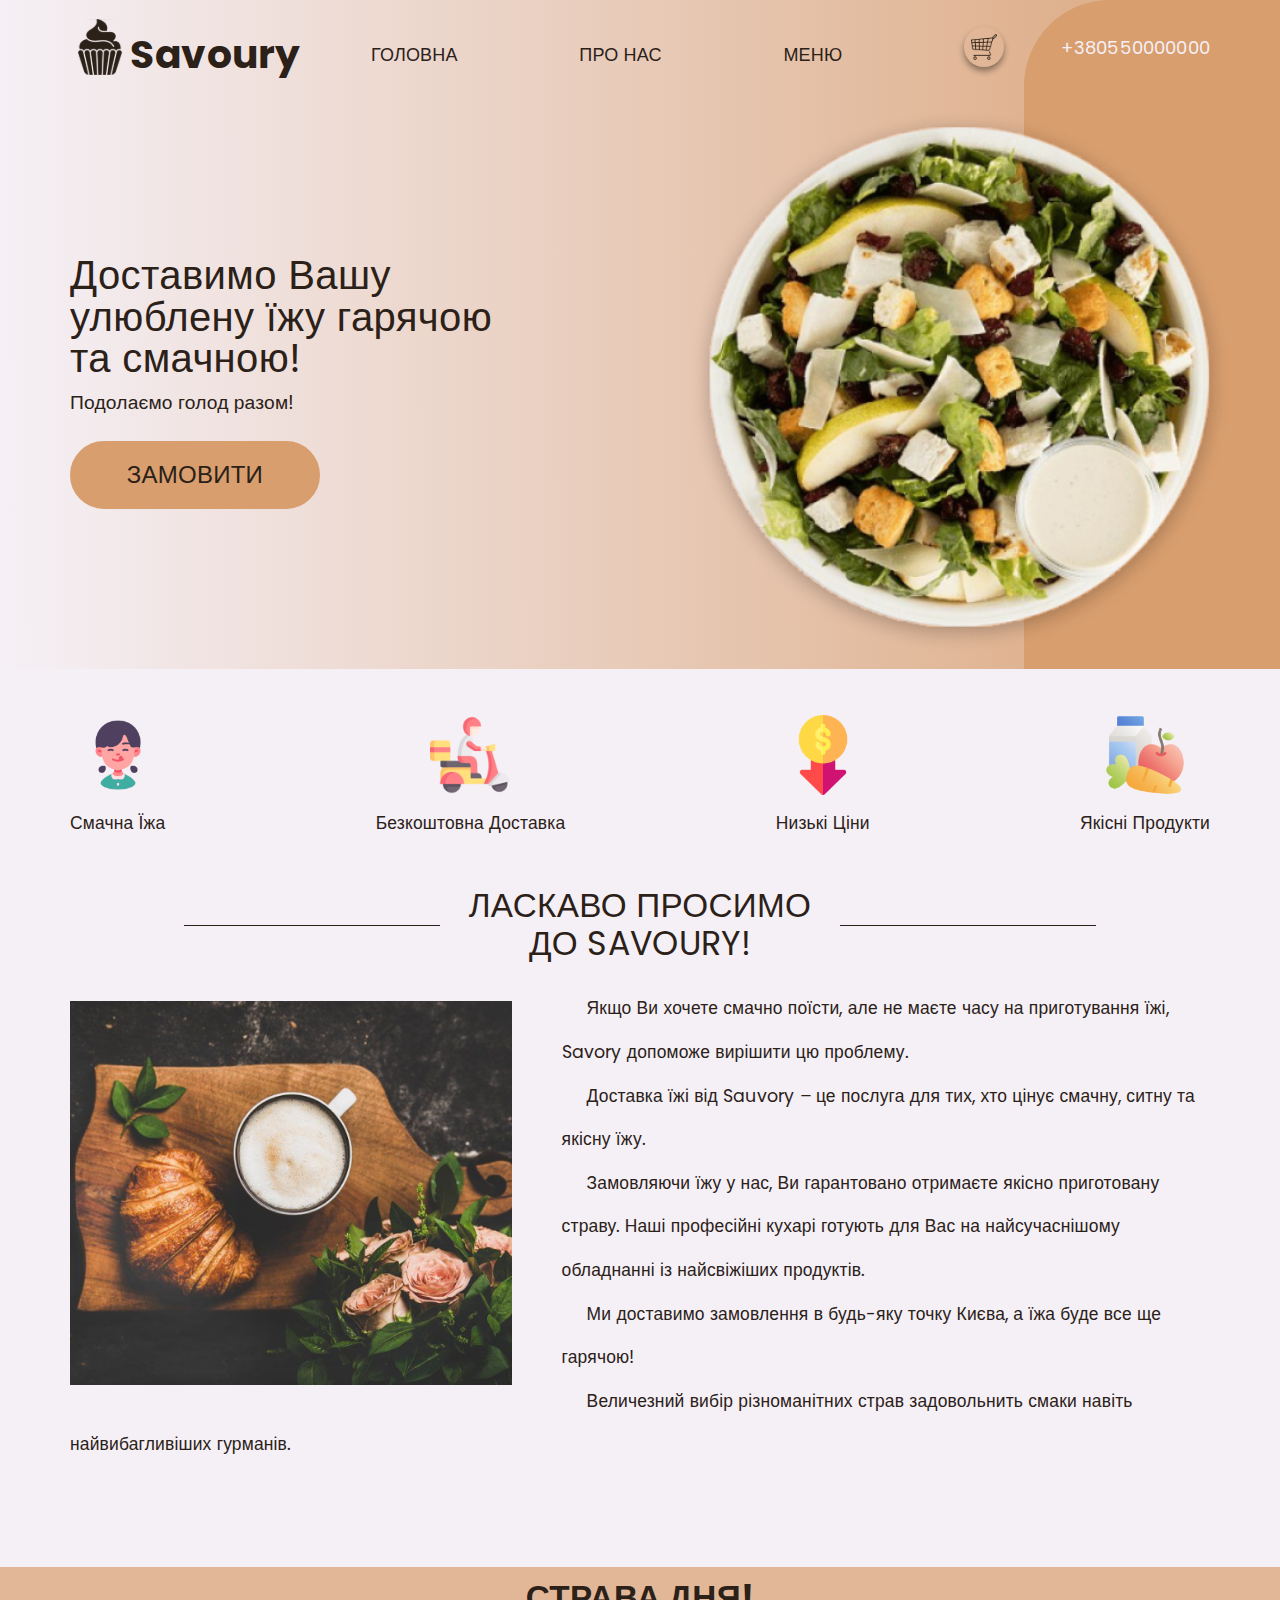
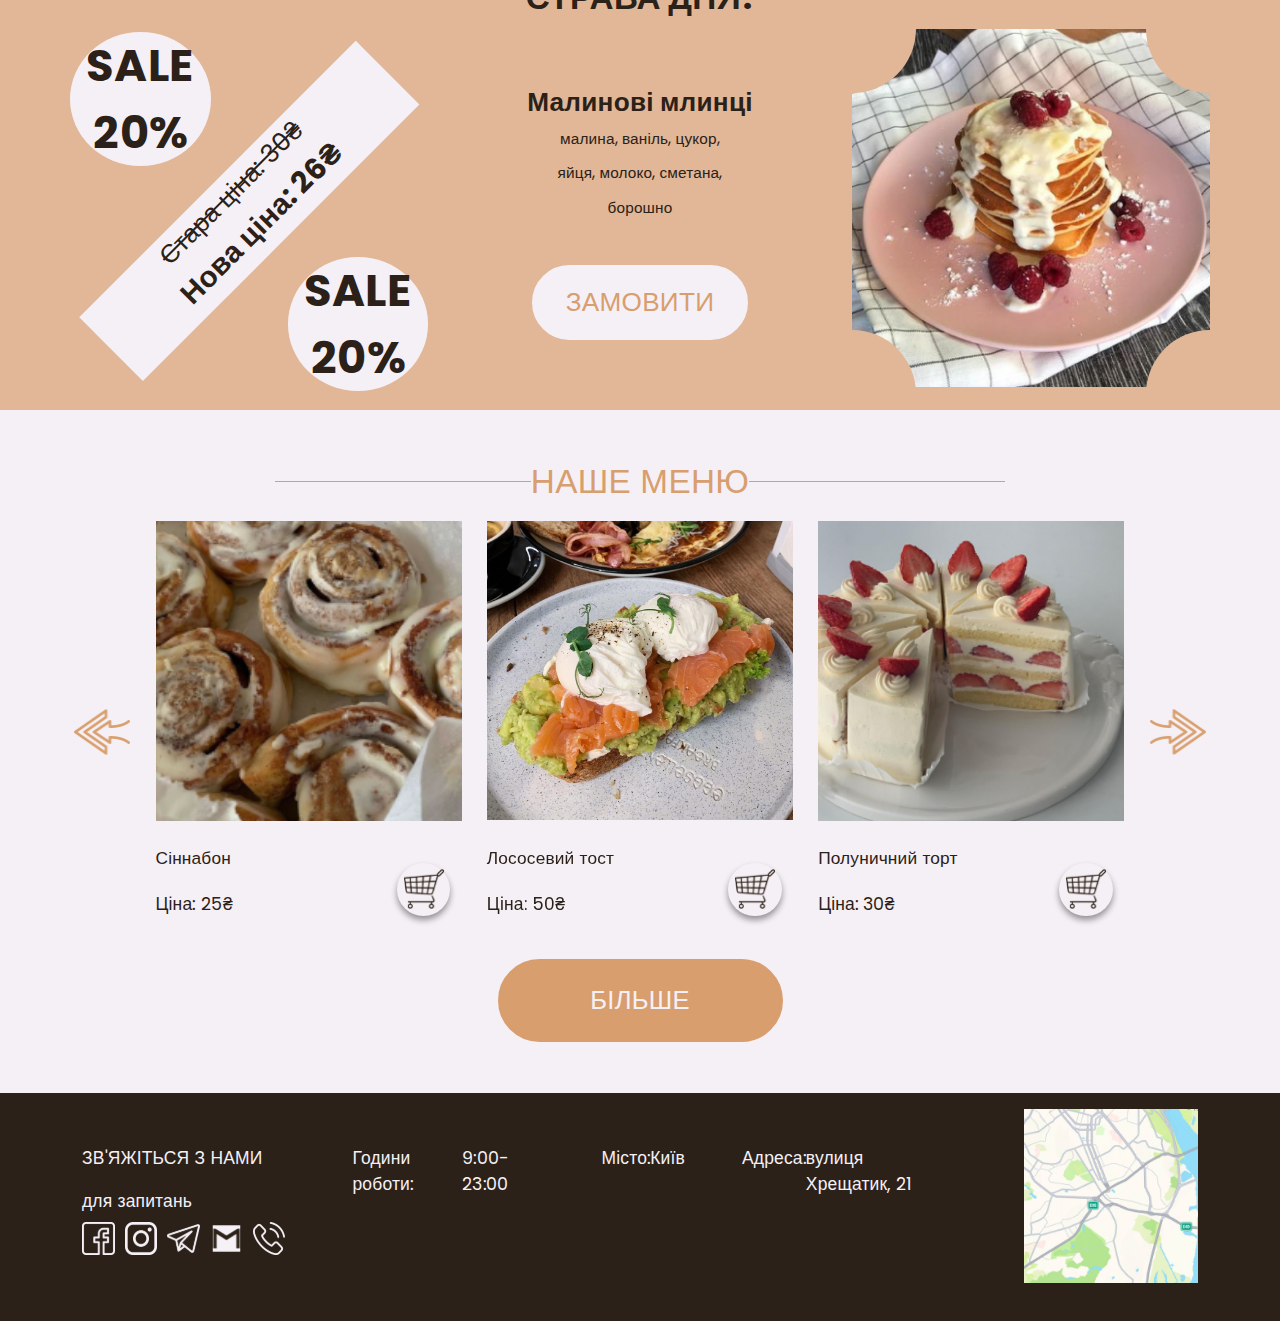
==== index.html @ a114695e "верстка" ====
<!DOCTYPE html>
<html lang="en">
<head>
    <meta charset="UTF-8">
    <meta http-equiv="X-UA-Compatible" content="IE=edge">
    <meta name="viewport" content="width=device-width, initial-scale=1.0">
    <link rel="preconnect" href="https://fonts.googleapis.com">
    <link rel="preconnect" href="https://fonts.gstatic.com" crossorigin>
    <link href="https://fonts.googleapis.com/css2?family=Poppins&display=swap" rel="stylesheet">
    <link rel="stylesheet" href="styles/bootstrap-grid.css">
    <link rel="stylesheet" href="https://unpkg.com/swiper@8/swiper-bundle.min.css"/>
    <link rel="stylesheet" href="styles/style.css">
    <title>Savoury</title>
</head>
<body>
    <header class="container-fluid m-0 pb-4 header">
        <div class="header-background m-0">
            <div class="gradient p-0">
                <div class="fill">
                </div>
            </div>
        </div>
        <div class="container-xl header-menu">
            <nav class="row navbar-expand-md navbar dish-nav p-0">
                <div class="col-3 d-flex align-items-center p-0">
                    <img src="media/Mask Group.svg" alt="logo" class="logo">
                    <h3 class="m-0 logo-title">Savoury</h3>
                </div>
                <div class="header-nav col-7 collapse collapse-horizontal navbar-collapse p-0" id="collapseWidthExample">
                    <ul class="navbar-nav flex-column flex-md-row container-fluid d-flex justify-content-between p-0">

                        <li class="nav-item d-flex justify-content-center px-md-3">
                            <a href="index.html" class="nav-text d-flex align-items-center">
                                <img src="media/home 1.svg" alt="main">
                                ГОЛОВНА
                            </a>
                        </li>
                        <li class="nav-item d-flex justify-content-center px-md-3">
                            <a href="about.html" class="nav-text d-flex align-items-center">
                                <img src="media/info 1.svg" alt="about">
                                ПРО НАС
                            </a>
                        </li>
                        <li class="nav-item d-flex justify-content-center px-md-3">
                            <a href="menu.html" class="nav-text d-flex align-items-center">
                                <img src="media/menu 1.svg" alt="menu">
                                МЕНЮ
                            </a>
                        </li>
                        <li class="nav-item d-flex justify-content-center px-md-3">
                            <a href="basket.html" class="basket">
                                <img src="media/shopping-cart.svg" alt="Basket">
                            </a>
                            <a href="basket.html" class="nav-text d-flex align-items-center">
                                <img src="media/shopping-cart.svg" alt="basket">
                                КОШИК
                            </a>
                        </li>
                    </ul>
                    <button class="menu-closer" type="button" data-bs-toggle="collapse" data-bs-target="#collapseWidthExample" aria-expanded="true" aria-controls="collapseWidthExample">
                        <img src="media/close-b.svg" alt="menu closer">
                    </button>
                </div>
                <div class="col-2 d-flex align-items-center justify-content-end p-0 white">
                    +380550000000
                </div>
                <div class="d-md-none col-2 offset-7 d-flex justify-content-end p-0">
                    <a href="+380965400409" class="header-call d-flex align-items-center me-3">
                        <img src="media/phone-call.svg" alt="call us">
                    </a>
                    <button class="btn-menu" type="button" data-bs-toggle="collapse" data-bs-target="#collapseWidthExample" aria-expanded="true" aria-controls="collapseWidthExample">
                        <img src="media/more.svg" alt="menu expander">
                    </button>
                </div>
            </nav>
            <div class="row mt-4 align-items-center">
                <div class="intro col-6 p-0">
                    <h2>
                        Доставимо Вашу улюблену їжу  гарячою та смачною!
                    </h2>
                    <p class="description mt-2">
                        Подолаємо голод разом!
                    </p>
                    <button class="d-block header-btn mt-4" type="button">ЗАМОВИТИ</button>
                </div>
                <aside class="header-image col-6  d-flex justify-content-end p-0">
                    <img class = "decor-dish" src="media/decorDish.png" alt="DecorDish">
                </aside>
            </div>
        </div>
    </header>
    <section class="preview container-fluid">
        <ul class="benefits container-xl d-flex justify-content-between p-0">
            <li class="d-flex flex-column justify-content-end align-items-center">
                <img src="media/delicious.png" alt="">
                <p>
                    Смачна Їжа
                </p>
            </li>
            <li class="d-flex flex-column justify-content-end align-items-center">
                <img src="media/delivery-man.png" alt=""> 
                <p>
                    Безкоштовна Доставка
                </p>
            </li>
            <li class="d-flex flex-column justify-content-end align-items-center">
                <img src="media/low-price.png" alt=""> 
                <p>
                    Низькі Ціни
                </p>
            </li>
            <li class="d-flex flex-column justify-content-end align-items-center">
                <img src="media/healthy-food.png" alt="">
                <p>
                    Якісні Продукти
                </p>
            </li>
        </ul>
        <div class="preview-intro container-xl p-0">
            <h2 class="title text-center d-flex align-items-center justify-content-center container-fluid p-0">
                <span class="preview-title">
                    ЛАСКАВО ПРОСИМО ДО SAVOURY!  
                </span>  
            </h2>
            <div class="preview-content mt-4">
                <img src="media/landing-croissant.png" alt="delicious" class="preview-img">
                <p class="preview-text mb-0">
                    Якщо Ви хочете смачно поїсти, але не маєте часу на приготування їжі, Savory допоможе вирішити цю проблему.
                </p>
                <p class="preview-text mb-0">
                    Доставка їжі від Sauvory – це послуга для тих, хто цінує смачну, ситну та якісну їжу.
                </p>
                <p class="preview-text mb-0">
                    Замовляючи їжу у нас, Ви гарантовано отримаєте якісно приготовану страву. Наші професійні кухарі готують для Вас на найсучаснішому обладнанні із найсвіжіших продуктів.
                </p>
                <p class="preview-text mb-0">
                    Ми доставимо замовлення в будь-яку точку Києва, а їжа буде все ще гарячою!
                </p>
                <p class="preview-text mb-0">
                    Величезний вибір різноманітних страв задовольнить смаки навіть найвибагливіших гурманів.
                </p>
                <img src="media/landing-croissant-mob.png" alt="delicious" class="preview-img-mob">
            </div>
        </div>
    </section>
    <section class="daily-dish container-fluid py-3">
        <div class="container-xl p-0 d-flex flex-column align-items-center">
            <h1 class="daily-dish-title">
                СТРАВА ДНЯ!
            </h1>
            <div class="daily-dish-content container-fluid p-0 mt-md-3 mt-0 d-flex justify-content-between align-items-center">
                <div class="daily-dish-discount d-flex flex-column justify-content-between">
                    <div class="daily-dish-circle">
                        <h1>
                            Sale 20%
                        </h1>
                    </div>
                    <div class="daily-dish-line">
                        <h2 class="prev-price">
                            Стара ціна: 30₴
                        </h2>
                        <h1 class="curr-price">
                            Нова ціна: 26₴
                        </h1>
                    </div>
                    <div class="daily-dish-circle">
                        <h1>
                            Sale 20%
                        </h1>
                    </div>
                </div>
                <div class="daily-dish-text d-flex align-items-center flex-column">
                    <h2 class="daily-dish-name">
                        Малинові млинці
                    </h2>
                    <p class="daily-dish-ingred">
                        малина, ваніль, цукор, яйця, молоко, сметана, борошно
                    </p>
                    <p class="prev-price-mob">Стара ціна: 30₴</p>
                    <p class="curr-price-mob">Нова ціна: 26₴</p>
                    <button class="daily-btn mt-2">
                        ЗАМОВИТИ
                    </button>
                </div>
                <div class="outer">
                    <div class="discount-percent d-flex d-md-none">
                        <h1>
                            Sale 20%
                        </h1>
                    </div>
                    <div class="daily-dish-image">
                        <div class="img-frame1"></div>
                        <div class="img-frame2"></div>
                        <div class="img-frame3"></div>
                        <div class="img-frame4"></div>
                        <img src="media/menu/Dish of the day.png" alt="daily-dish">
                    </div>
                </div>
            </div>
        </div>
    </section>
    <section class="dishes-menu container-fluid">
        <div class="container-xl d-flex flex-column align-items-center p-0">
            <h2 class="dishes-menu-title title align-items-center justify-content-center d-flex text-center">
                <span class="all-big-titles">
                    НАШЕ МЕНЮ
                </span>
            </h2>
            <div class="dishes-menu-content container-fluid p-0 mt-md-4 my-3">
                <div class="swiper">
                    <div class="swiper-wrapper">
                        <div class="dishes-menu-card card swiper-slide">
                            <img class="dishes-menu-img card-img-top" src="media/menu/Sinnabon.png" alt="Card image cap">
                            <div class="card-body p-0 py-3 pb-2 row m-0">
                                <div class="col-md-9 col-7 p-0">
                                    <h5 class="card-title">Сіннабон</h5>
                                    <p class="card-text">Ціна: 25₴</p>
                                </div>
                                <a class="d-flex align-items-center col-md-3 col-5 p-0 pr-2 justify-content-center">
                                    <i class="menu-basket basket">
                                        <img src="media/shopping-cart.svg" alt="Basket">
                                    </i>
                                </a>
                            </div>
                            </div>
                            <div class="dishes-menu-card card swiper-slide" style="width: 33px">
                                <img class="dishes-menu-img card-img-top" src="media/menu/toast.png" alt="Card image cap">
                                <div class="card-body p-0 pt-3 pb-2 row m-0">
                                    <div class="col-md-9 col-7 p-0">
                                        <h5 class="card-title">Лососевий тост</h5>
                                        <p class="card-text">Ціна: 50₴</p>
                                    </div>
                                    <a class="d-flex align-items-center col-md-3 col-5 p-0 pr-2 justify-content-center">
                                        <i class="menu-basket basket">
                                            <img src="media/shopping-cart.svg" alt="Basket">
                                        </i>
                                    </a>
                                </div>
                            </div>
                            <div class="dishes-menu-card card swiper-slide" style="width: 33px">
                                <img class="dishes-menu-img card-img-top" src="media/menu/cake.png" alt="Card image cap">
                                <div class="card-body p-0 pt-3 pb-2 row m-0">
                                    <div class="col-md-9 col-7 p-0">
                                        <h5 class="card-title">Полуничний торт</h5>
                                        <p class="card-text">Ціна: 30₴</p>
                                    </div>
                                    <a class="d-flex align-items-center col-md-3 col-5 p-0 pr-2 justify-content-center">
                                        <i class="menu-basket basket">
                                            <img src="media/shopping-cart.svg" alt="Basket">
                                        </i>
                                    </a>
                                </div>
                            </div>
                            <div class="dishes-menu-card card swiper-slide">
                                <img class="dishes-menu-img card-img-top" src="media/menu/Croissant.png" alt="Card image cap">
                                <div class="card-body p-0 pt-3 pb-2 row m-0">
                                    <div class="col-md-9 col-7 p-0">
                                        <h5 class="card-title">Круасан з шинкою</h5>
                                        <p class="card-text">Ціна: 50₴</p>
                                    </div>
                                    <a class="d-flex align-items-center col-md-3 col-5 p-0 justify-content-center">
                                        <i class="menu-basket basket">
                                            <img src="media/shopping-cart.svg" alt="Basket">
                                        </i>
                                    </a>
                                </div>
                            </div>
                            <div class="dishes-menu-card card swiper-slide">
                                <img class="dishes-menu-img card-img-top" src="media/menu/Цезар.png" alt="Card image cap">
                                <div class="card-body p-0 pt-3 pb-2 row m-0">
                                    <div class="col-md-9 col-7 p-0">
                                        <h5 class="card-title">Салат “Цезар”</h5>
                                        <p class="card-text">Ціна: 80₴</p>
                                    </div>
                                    <a class="d-flex align-items-center col-md-3 col-5 p-0 justify-content-center">
                                        <i class="menu-basket basket">
                                            <img src="media/shopping-cart.svg" alt="Basket">
                                        </i>
                                    </a>
                                </div>
                            </div>
                        </div>
                    </div>
                <div class="swiper-button-prev">
                    <img src="media/arrow left.svg" class="menu-arrow" alt="left arrow">
                </div>
                <div class="swiper-button-next">
                    <img src="media/arrow right.svg" class="menu-arrow" alt="right arrow">
                </div>

            </div>
            <button class="dishes-menu-btn">
                БІЛЬШЕ
            </button>
        </div>
    </section>
    <footer class="footer conteiner-fluid ">
        <div class="footer-data container-xl py-3 mx-auto d-flex justify-content-between align-items-center flex-md-row flex-column">
            <div class="footer-text">
                <div class="contacts">
                    <p>
                        ЗВ'ЯЖІТЬСЯ З НАМИ
                    </p>
                    <p>
                        для запитань
                    </p>
                    <div class="contacts-icon">
                        <a href="https://uk-ua.facebook.com/">
                            <img src="media/facebook.svg" alt="facebook">
                        </a>
                        <a href="https://www.instagram.com/">
                            <img src="media/instagram.svg" alt="instagram">
                        </a>
                        <a href="https://web.telegram.org">
                            <img src="media/telegram.svg" alt="telegram">
                        </a>
                        <a href="https://www.google.com/intl/ru/gmail/about/">
                            <img src="media/gmail-logo.svg" alt="gmail-log">
                        </a>
                        <a href="">
                            <img src="media/phone-call-f.svg" alt="phone-call">
                        </a>
                    </div>
                </div>
                    <div class="working-hours">
                        <p>
                            Години роботи:
                        </p>
                        <p>
                            9:00-23:00
                        </p>
                    </div>
                    <div class="city">
                        <p>
                            Місто:                       
                        </p>
                        <p>
                            Київ
                        </p>
                    </div>
                    <div class="address">
                        <p>
                            Адреса:
                        </p>
                        <p>
                            вулиця Хрещатик, 21
                        </p>
                    </div>
            </div>
                <div class="map">
                    <img src="media/map.png" alt="location">
                </div>
                <div class="contacts-mob">
                    <p class="text-center">
                        ЗВ'ЯЖІТЬСЯ З НАМИ
                    </p>
                    <p> 
                        для запитань
                    </p>
                    <div class="contacts-icon d-flex justify-content-center">
                        <a href="https://uk-ua.facebook.com/">
                            <img src="media/facebook.svg" alt="facebook">
                        </a>
                        <a href="https://www.instagram.com/">
                            <img src="media/instagram.svg" alt="instagram">
                        </a>
                        <a href="https://web.telegram.org">
                            <img src="media/telegram.svg" alt="telegram">
                        </a>
                        <a href="">
                            <img src="media/gmail-logo.svg" alt="gmail-log">
                        </a>
                        <a href="+380965400409">
                            <img src="media/phone-call-f.svg" alt="phone-call">
                        </a>
                    </div>
                </div>
        </div>
    </footer>
    <script src="https://unpkg.com/swiper@8/swiper-bundle.min.js"></script>
    <script src="./app.js"></script>
</body>
</html>
---- styles/style.css ----
:root {
    --size-index: calc(1vh + 1vw);
    --first-color: #D89E6E;
    --second-color: #E1B797;
    --third-color: #F5F0F6;
    --fourth-color: #2B2118;
    --opacity-color: #2B211850;
}

section {
    float: left;
}

button {
    transition-property: transform, background, color;
    transition-delay: 0.1s, 0.3s, 0.3s;
    transition-duration: 0.2s, 0.3s, 0.3s;
    transition-timing-function: ease-out;
    cursor: pointer;
}

* {
    font-family: 'Poppins', sans-serif;
    color: var(--fourth-color);
    user-select: none;
    letter-spacing: 0.01em;
    box-sizing: border-box;
    word-wrap: break-word;
}

body{
    margin: 0;
}

input {
    font-size: min(28px,calc(1.5 * var(--size-index))); 
}

h2 {
    font-size: 4vw;
    margin: 0;
}

h3 {
    font-size: calc(1.8 * var(--size-index));
    margin: 0;
}

h1 {
    font-size: calc(2.2 * var(--size-index));
    font-weight: bolder;
    margin: 0;
}

a {
    text-decoration: none;
}

.header {
    position: relative;
    overflow: hidden;
}

.nav__item {
    color: var(--fourth-color);
}

.logo-title {
    transform: translate(0, 0.8vh);
}

.logo-frame {
    cursor: pointer;
}

p {
    font-size: 2.5vw;
}


.preview {
    padding-top: 30px;
    padding-bottom: 50px;
    background-color: var(--third-color);
}


.preview-title{
    max-width: 40vw;
    text-transform: uppercase;
    text-align: center;
    font-weight: 400;
    font-size: 3.6vw;
    line-height: 115%;
}

.title {
    margin-top: 30px;
}


.title::after {
    content: "";
    display: block;
    height: 1px;
    width: 20vw;
    background-color: var(--fourth-color);
    /* transform: translate(-17%, -5px); */
}

.title::before {
    content: "";
    display: block;
    height: 1px;
    width: 20vw;
    background-color: var(--fourth-color);
    /* transform: translate(17%, -5px); */
}

.preview-text {
    display: block;
    align-items: center;
    line-height: 250%;
    margin-top: 0;
    text-indent: 25px;
}


.preview-img {
    width: min(575px, calc(1.15 * 30vw));
    margin-top: min(13.6px, calc(0.6 * var(--size-index)));
    height: min(500px,30vw);
    float: left;
    margin-right: 50px;
    display: none;
}

.logo {
    width: min(78px, calc(0.78 * 3.5 * var(--size-index)));
    height: min(100px, calc(3.5 * var(--size-index)));
}
.basket {
    display: none;
    position: relative;
    z-index: 3;
    padding: 0;
    justify-content: center;
    align-items: center;
    border-radius: 100%;
    width: calc(5 * var(--size-index));
    height: calc(5 * var(--size-index));
    box-shadow: 0px 4px 6px rgba(0, 0, 0, 0.4);
}

.card .basket{
    display: flex;
    align-items: center;
    justify-content: center;
    border-radius: 100%;
    width: 9vw;
    height: 9vw;
}
.card .basket img{
    width: 4.8vw;
    height: 4.8vw;
}

.basket img {
    width:  calc(3.5 * var(--size-index));
    height: calc(3.5 * var(--size-index));
}

.white {
    display: none!important;
    color: var(--third-color);
    font-size: calc(0.8 * var(--size-index));;
}
.header-background {
    width: 100%;
    position: absolute;
    z-index: 0;
    left:0;
    height: 100%;
}

.menu-closer {
    display: flex;
    position: absolute;
    top: 0;
    border: 0;
    border-radius: 0 0 0 40px;
    align-items: center;
    justify-content: center;
    background-color: transparent;
    width: calc(6*var(--size-index));
    height: calc(5*var(--size-index));
    right: 0;
}

.menu-closer img {
    transform: translate(10%, -30%);
    width: calc(2*var(--size-index));
    height: calc(2*var(--size-index));
}

.header-nav {
    position: fixed;
    top: 0;
    right: 0;

    background-color: var(--third-color);
    height: fit-content;
    z-index: 5;
    border-radius: 0 0 0 50px;
    box-shadow: 0px 4px 100px 15px #80767A;
    overflow: hidden;
}

.btn-menu {
    border: 0;
    background: transparent;
}

.intro h2 {
    max-width: 40vw;
    font-weight: 400;
    font-size: 4vw;
    line-height: 133%;
}

.header-call img, .btn-menu img {
    height: calc(2* var(--size-index));
    width: calc(2* var(--size-index));
}

.gradient {
    width: 100%;
    height: 100%;
    display: flex;
    justify-content: end;
    background: linear-gradient(269.9deg, #D89E6E -8.87%, #F5F0F6 99.93%);
}
.fill {
    display: none;
    width: 20%;
    background: var(--first-color);
    border-radius: 86px 0px 0px 0px;    
}

.fill.cut {
    border-radius: 50px 0px 0px 50px; 
}

.dish-nav {
    align-items: unset;
}

.header-menu {
    z-index: 2;
    position: relative;
    top: min(10px, 1vh);
}

.decor-dish {
    width: min(600px, calc(25 * var(--size-index)));
    height: min(600px, calc(25 * var(--size-index)));
    transform: translate(50%,0);
}
.description{
    font-size: 2.6vw;
}
.header-btn {
    border: 3px solid var(--first-color);
    background: var(--first-color);
    border-radius:40px;
    width: min(25vw, 250px);
    font-weight: 400;
    font-size: 2.8vw;
    line-height: 250%;
    text-align: center;
    color: var(--fourth-color);
}


.nav-text {
    display: block;
    position: relative;
    max-width: 80vw;
    word-wrap: break-word;
    z-index: 2;
    font-size: calc(2 * var(--size-index));
    transform: translate(0, 0.8vh);
}

.nav-text img {
    margin-left: 5px;
    margin-right: 20px;
    height: calc(3 * var(--size-index));
    width: calc(3 * var(--size-index));
}


.header-btn:hover{
    color: var(--first-color);
    background: transparent;
    transform: translate(0, 5%) scale(1.1);
}

.navbar-nav li::after {
    content: "";
    width: 100%;
    height: 1px;
    background-color: var(--first-color);
    display: block;
    margin-top: 30px;
}

.navbar-nav {
    align-items: center;
    margin: 50px 0 10px;
}

.navbar-nav li {
    margin-bottom: 10px;
    padding-top: 20px;
    width: 80%;
    text-align: center;
    flex-direction: column;
    transition-duration: .5s;
    transition-timing-function: ease-in;
    border-radius: 40px 40px 0 0;
}

.navbar-nav li::before {
    display: none;
    position: absolute;
    left:50%;
    bottom: 0;
    opacity: 0;
    transform: translate(-50%,-80px);
    transition-property: transform, opacity;
    transition-delay: 0.1s, 0.2s;
    transition-duration: .5s, 1s;
    z-index: 0;
    content: "";
    width: 100%;
    height: 1000px;
    background-color: var(--second-color);
}

.navbar-nav li:hover {
    background-color: var(--second-color);
}

.navbar li {
    position: relative;
    cursor: pointer;
}

.navbar li:hover::after {
    transform: translate(0,0);
    opacity: 1;
}

.navbar li:hover::before {
    transform: translate(-50%,0);
    opacity: 1;
}

.nav-item:last-child::after {
    height: 0;
}

.benefits {
    list-style: none;
}

.benefits img {
    height: 12vw;
    width: 12vw;
}

.benefits p{
    font-weight: 400;
    font-size: 2.8;
    line-height: 120%;
}

.daily-dish {
    background-color: var(--second-color);
}
.daily-dish-title{
    font-weight: 700;
    font-size: 4.7vw;
    line-height: 250%;
}

.daily-dish-discount {
    width: min(400px, 28vw);
    height: min(400px, 28vw);
    align-items: start;
    display: none!important;
}

.daily-dish-circle {
    height: min(150px,11vw);
    width: min(150px,11vw);
    display: flex;
    align-items: center;
    justify-content: center;
    border-radius: 100%;
    background-color: var(--third-color);
}

.daily-dish-circle  h1{
    text-align: center;
    text-transform: uppercase;
    font-size: min(48px, 3.5vw);
}

.daily-dish-line {
    width: 109%;
    height: min(100px, 8vw);
    background-color: var(--third-color);
    align-self: center;
    display: flex;
    align-items: center;
    flex-direction: column;
    transform: rotate(-45deg);
}

.prev-price  {
    text-decoration: line-through;
    font-size: min(40px, 2vw);
    font-style: normal;
    font-weight: 400;
    line-height: 155%;
    text-decoration-line: line-through;
    color: #2B2118;
    /* line-height: 1.2; */
}

.curr-price {
    font-size: min(44px, 2.3vw);
    /* line-height: 1.2; */
}
.prev-price-mob {
    text-decoration: line-through;
    font-size: 2.8vw;
    line-height: 95%;
    margin-top: 0;
    margin-bottom: 1.7vw;
}

.curr-price-mob {
    font-weight: 600;
    font-size: 3.1vw;
    line-height: 346%;
    font-weight: bolder;
    line-height: 95%;
    margin-top: 0;
    margin-bottom: 2vw;   
}

.daily-dish-circle:last-child {
    align-self: flex-end;
}

.daily-dish {
    padding-bottom: 50px;
}

.daily-dish-text {
    max-width:45vw;
}

.daily-dish-text .line {
    display: block;
    color: var(--fourth-color);
    opacity: 1;
    width: 70%;
    height: 2px;
    margin: 5px 0;
}

.daily-dish-name {
    font-weight: bolder;
    font-size: 3.6vw;
}

.daily-dish-ingred {
    font-weight: 400;
    font-size: 2.6vw;
    line-height: 150%;
    width: 75%;
    margin: 0;
    line-height: 153%;
    text-align: center;
    margin-bottom: 3.5vw;
}

.daily-btn {
    color: var(--first-color);
    width: 70%;
    padding: 10px 0;
    background-color: var(--third-color);
    border-radius: 50px;
    border: 3px solid var(--third-color);
    font-size: 3.5vw;
    box-sizing: border-box;
}

.daily-btn:hover {
    color: var(--third-color);
    background: transparent;
    transform: translate(0, 5%) scale(1.1);
}

.daily-dish-image {
    width: 40vw;
    position: relative;
    overflow: hidden;
    margin-right: 10px;
}

.img-frame1 {
    position: absolute;
    left:0;
    top: 0;
    width: 15vw;
    height: 15vw;
    background-color: var(--second-color);
    transform: translate(-50%, -50%);
    border-radius: 100%;
}

.img-frame2 {
    position: absolute;
    right: 0;
    top: 0;
    width: 15vw;
    height: 15vw;
    background-color: var(--second-color);
    transform: translate(50%, -50%);
    border-radius: 100%;
}
.img-frame3 {
    position: absolute;
    left:0;
    bottom: 0;
    width: 15vw;
    height: 15vw;
    background-color: var(--second-color);
    transform: translate(-50%, 50%);
    border-radius: 100%;
}

.img-frame4 {
    position: absolute;
    right: 0;
    bottom: 0;
    width: 15vw;
    height: 15vw;
    background-color: var(--second-color);
    transform: translate(50%, 50%);
    border-radius: 100%;
}

.daily-dish-image img {
    width: 40vw;
    height: 40vw;
}

.dishes-menu {
    background-color: var(--third-color);
    padding-top: 0;
    padding-bottom: 50px;
}

.dishes-menu-title {
    color: var(--first-color);
}

.dishes-menu-name {
    width: fit-content;
    padding: 0 10px 0;
    color: var(--first-color);
    text-transform: uppercase;
    text-align: center;
}

.dishes-menu-name-category{
    width: fit-content;
    padding: 0 10px 0;
    color: var(--first-color);
    text-transform: uppercase;
    text-align: center;
    font-size: 3.6vw;
    font-weight: 400;
}

.dishes-menu-title::after {
    transform: translate(5px, 0);
    background-color: var(--first-color);
}

.dishes-menu-title::before {
    transform: translate(-5px, 0);
    background-color: var(--first-color);
}

.dishes-menu-btn {
    width: 30vw;
    color: var(--third-color);
    background-color: var(--first-color);
    border-radius: 50px;
    line-height: 250%;
    padding: min(10px, 0.5vw) 0;
    box-sizing: border-box;
    font-size: 3vw;
    border: 3px solid var(--first-color);
}

.dishes-menu-btn:hover {
    color: var(--first-color);
    background: transparent;
    transform: translate(0, 5%) scale(1.1);
}

.dishes-menu-content {
    position: relative;
}

.swiper {
    width: 70%;
}

.dishes-menu-card {
    background-color: var(--third-color);
    border: 0;
}

.menu-basket {
    background: var(--third-color);
    box-shadow: 0px 4px 6px rgba(0, 0, 0, 0.4);
    cursor: pointer;
    transition-duration: .5s;
    transition-timing-function: ease;
}

.menu-basket:hover {
    transform: translate(0,-10%) scale(1.2);
}

.dishes-menu-img {
    width: 100%;
    height: calc((calc(calc(100vw - 24px)*0.7) - 10px) / 2);
}

.card-title {
    font-weight: 400;
    font-size: 2.6vw;
    line-height: 117%;
    margin: 0;
    padding: 0;
}

.swiper-button-prev, .swiper-button-next {
    width: unset;
}

.swiper-button-prev {
    left: 0;
}

.swiper-button-next {
    right: 0;
}

.swiper-button-prev::after {
    display: none;
}

.swiper-button-next::after {
    display: none;
}

.menu-arrow {
    width: min(100px, 5vw);
    height: min(100px, 5vw);
    transition-duration: .5s;
    transition-timing-function: ease;
}

.menu-arrow:hover {
    transform: translate(0,-5%) scale(1.1);
}

.footer {
    background-color: var(--fourth-color);
}

.contacts, .working-hours, .city, .address, .map {
    margin-bottom: 15px;
}

.footer * {
    color: var(--third-color);
}

.footer p {
    display: inline;
    margin-bottom: .5rem;
}

.contacts {
    max-width: 18vw;
    display: none;
}
.contacts-mob {
    max-width: 60vw;
    display: flex;
    flex-direction: column;
    align-items: center;
}

.contacts-mob p {
    width: fit-content;
}

.contacts-icon {
    display: flex;
    flex-wrap: wrap;
    justify-content: start;
    width: 100%;
    cursor: pointer;
}

.contacts-icon img {
    margin: 0 10px 10px 0;
    height: calc(2.5 * var(--size-index));
    width: calc(2.5 * var(--size-index));
}

.address, .city, .working-hours {
    max-width: 60vw;
    display: flex;
    justify-content: center;
}

.address p, .city p, .working-hours p {
    display: inline-block;
}


.map img{
    width: 30vw;
    height: 30vw;
}

.preview-img-mob {
    display: block;
    width: 100%;
}

.menu-alldishes, .menu-categories {
    background-color: var(--third-color);
}

.menu-categories-container {
    margin-left: -30px;
    width: calc(100% + 30px);
    display: none;
    grid-template-columns: repeat(5, 1fr);
}

.menu-category-card img{
    border-radius: 10px;
    height: min(138.9px, 22.4vw);
    width: 100%;
}

.menu-category-card:hover{
    transform: translate(0, -5%);
}

.menu-category-card {
    box-sizing: border-box;
    border-radius: 30px;
    border: 0;
    background: var(--first-color);
    box-shadow: min(4px,1vw) min(4px,1vw) 0 0 var(--second-color);
    cursor: pointer;
    transition-duration: .5s;
}

.menu-category-card p {
    color: var(--third-color);
    font-size: 2.5vw;
    text-align: center;
}

.outer {
    position: relative;
}   

.discount-percent {
    position: absolute;
    z-index: 2;
    top: 0;
    right: 0;
    width: 15vw;
    height: 15vw;
    background-color: var(--third-color);
    border-radius: 100%;
    transform: translate(5%, -20%);
    align-items: center;
}

.discount-percent h1 {
    text-align: center;
}

.menu-alldishes-container {
    margin-left: -15px;
    width: calc(100% + 15px);
    display: grid;
    grid-template-columns: repeat(2, 1fr);
}

.menu-alldishes-search {
    border-radius: 30px;
    overflow: hidden;
    background: transparent;
    border: 1px solid var(--fourth-color);
    width: 55%;
}

.menu-alldishes-search input {
    font-size: min(28px, var(--size-index));
    background-color: transparent;
    border: 0;
}

.menu-alldishes-search img {
    height: min(42px, calc(1.6 * var(--size-index)));
    width: min(32px, calc(1.2 * var(--size-index)));
}

.menu-alldishes-search input:focus {
    background: transparent;
    box-shadow: none;
}

.menu-alldishes-search:focus-within {
    box-shadow: 0 0 5px 1px var(--first-color);
    border: 1px solid var(--first-color);
}

.menu-alldishes-card {
    border: 0;
    margin-left: 15px;
    overflow: hidden;
    box-shadow: 0px 4px 10px rgba(0, 0, 0, 0.25);
    border-radius: 0 0 30px 30px;
    margin-bottom: 15px;
}

.menu-alldishes-card .basket {
    display: flex;
    width: max(20px, 8vw);
    height: max(20px, 8vw);
}

.all-big-titles {
    max-width: calc(20 * var(--size-index));
    color: var(--first-color);
    font-weight: 400;
    font-size: 4.1vw;
    line-height: 100%;
    text-align: center;
}

.menu-alldishes-card .basket img {
    width: max(15px, 6vw);
    height: max(15px, 6vw);
}

.menu-alldishes-card img{
    height: 46.273vw;
    width: 100%;
}

.menu-swiper {
    width: 85%;
    padding-top: 15px;
}

.title-top::before{
    content: "";
    height: 1px;
    width: 80%;
    margin-bottom: 10px;
    display: block;
    background: var(--first-color);
}

.basket-order {
    background-color: var(--third-color);
    padding-bottom: 50px;
}

.basket-name{
    width: unset;
}

.basket-order-frame {
    position: relative;
    background: radial-gradient(99.23% 781.44% at 99.23% 58.89%, rgba(216, 158, 110, 0.35) 0%, rgba(216, 158, 110, 0) 100%);
}

.basket-order-info {
    max-width: 60vw;
}

.basket-order-info img {
    border-radius: 25px;
    height: 25vw;
    width: 25vw;
}

.basket-order-amount {
    width: 30vw;
}

.basket-order-counter{
    width: 18vw;
    height: 6.5vw;
    border-radius: 30px;
    background: transparent;
    border: 1px solid var(--fourth-color);
}

.basket-order-counter input{
    width: 50%;
    background-color: transparent;
    border: 0;
    text-align: center;
}

.basket-order-counter span {
    display: block;
    width: 25%;
    line-height: 10px;
    display: flex;
    align-items:center;
    font-size: 5vw;
}

.basket-order-counter input {
    font-size: 4.5vw;
}

.basket-order-name{
    font-weight: 600;
    font-size: 3.6vw;
    line-height: 100%;
}

.basket-order-price {
    font-size:  calc(2 * var(--size-index));
}

.basket-order-counter span:first-child {
    justify-content: flex-end;
}

.basket-order-counter input::-webkit-inner-spin-button, .debit-card-input::-webkit-inner-spin-button {
    -webkit-appearance: none;
}

.basket-order-counter input:focus, .debit-card-input:focus {
    outline: 0;
}

.basket-order-cross {
    top:10px;
    right: 10px;
    position: absolute;
    cursor: pointer;
}

.basket-order-cross img {
    width: calc(var(--size-index));
    height: calc(var(--size-index));
}

.basket-recap {
    height: 100%;
    width: 100%;
    background-color: #DDAB84;
    border-radius: 20px;
}

.basket-recap-title {
    width: fit-content;
}

.basket-recap-title::after {
    content: "";
    width: 100%;
    display: block;
    height: 1.5px;
    background-color: var(--first-color);
    opacity: 0.5;
    margin: 10px 0;
}

.basket-recap h3 {
    font-size: min(36px, calc(1.5*var(--size-index)));
}

.basket-recap .daily-btn {
    width: 24vw;
    display: block;
    text-align: center;
}

.basket-order-frame {
    border-radius: 0 15px 15px 0;
    padding-left: 12px;
    padding-right: 12px;
}

.about-info, .about-steps {
    background-color: var(--third-color);
}

.about-info-name {
    color: var(--first-color);
    margin: 0 min(15px, 1vw);
}

.about-info-content p {
    text-indent: 1.5rem;
    font-size: 3.3vw;
    margin-top: 1vw;
    margin-bottom: 1vw;
}

.about-steps-title {
    width: min(760px,50vw);
}

.about-steps-title span {
    width: 100%;
}

.about-steps-step {
    width: unset;
    margin-bottom: 20px;
}

.about-steps-step img {
    width: calc(8 * var(--size-index));
    height: calc(8 * var(--size-index));
    margin-left: 2vw;
    margin-right: 1vw;
}

.about-steps-description {
    font-size: 3.2vw;
    max-width: 60%;
    margin-left: 10px;
}

.about-steps-bar {
    width: min(10px,calc(var(--size-index)));
    height: calc(24 * var(--size-index) + 60px);
    background-color: var(--first-color);
}

.about-steps-circle {
    width: min(50px, calc(2 * var(--size-index)));
    height: min(50px, calc(2 * var(--size-index)));
    font-size: min(36px, calc(1.2 * var(--size-index)));
    border-radius: 100%;
    background-color: var(--first-color);
    font-weight: bolder;
    color: var(--third-color);
    transform: translate(-35%, 0);
}

.about-steps-circle:last-child {
    transform: translate(-35%, 50%);
}

.about-steps-circle:first-child {
    transform: translate(-35%, -50%);
}

.about-steps-wish {
    color: var(--first-color);
    font-size: 3.9vw;
    line-height: 118%;
}


.popup-shadow {
    overflow-y: scroll;
    padding: 70px;
    position: fixed;
    height: 100vh;
    background-color: var(--opacity-color) ;
}

.popup {
    width: 90%;
    height: fit-content;
    border-radius: 35px;
    background: var(--third-color);
    position: relative;
    overflow: hidden;
}


.popup-cross {
    position: absolute;
    cursor: pointer;
    top: 0;
    right: 0;
    transform: translate(50%,-50%);
    height: min(120px, calc(6 * var(--size-index)));
    width: min(160px, calc(8 * var(--size-index)));
    border-radius: 100%;
    background-color: var(--second-color);
    
}

.popup-cross img {
    position: absolute;
    bottom: 50%;
    left: 50%;
    width: min(20px, calc(1 * var(--size-index)));
    transform: translate(-250%, 180%);
}

.popup-line {
    text-transform: uppercase;
    width: 100%;
    font-size: 3vw;
    margin-top: 0;
    margin-bottom: 0.5vw;
}

.popup-line b, .popup-line span {
    display: block;
    text-transform: none;
}

.popup-body img{
    width: min(200px, 55.6vw);
    height: min(200px, 55.6vw);
}

.popup-btn {
    width: 40%;
    font-size: 2.8vw;
    padding: 2vw;
    min-width: unset;
    line-height: 100%;
    margin-right: 1vw;
}

.popup-controlls {
    width: 80%;
}

.counter-popup {
    min-height: min(70px, calc(2.5 * var(--size-index)));
}

.order {
    color: var(--first-color);
    font-weight: normal;
}

.ordering-container {
    width: 85%;
}

.order-section-title {
    overflow: hidden;
}


.order-section-number {
    width: min(8px, 0.5 * var(--size-index));
    background-color: var(--first-color);
    margin-left: calc(0.36 * min(32px, calc(2 * var(--size-index))));
}

.order-section:first-child .order-section-number {
    transform: translate(0,calc(0.5 * min(32px, calc(2 * var(--size-index)))));
}

.order-section:first-child .order-section-number span {
    transform: translate(-36%,-50%);
}

.order-section:last-child .order-section-number{
    height: 100%;
}

.order-section:last-child.active .order-section-number {
    height: unset;
}

.order-section:last-child .order-section-line {
    position: relative;
}

.order-section-number span {
    width: min(32px, calc(2 * var(--size-index)));
    height: min(32px, calc(2 * var(--size-index)));
    border-radius: 100%;
    background-color: var(--first-color);
    color: var(--third-color);
    transform: translate(-36%,0);
    font-size: min(28px, calc(1.5 * var(--size-index)));
}


.order-section:last-child .order-section-line::after {
    position: absolute;
    display: block;
    content: "";
    bottom: 0;
    left: 0;
    width: min(32px, calc(2 * var(--size-index)));
    height: min(32px, calc(2 * var(--size-index)));
    border-radius: 100%;
    background-color: var(--first-color);
    transform: translate(-36%,0);
}

.order-section:last-child .order-section-body {
    overflow: visible;
}

.order-section-body {
    margin-left: calc(0.36 * min(32px, calc(2 * var(--size-index))));
    max-height:0;
    overflow: hidden;
}

.order-section.active .order-section-body {
    max-height: unset;
}

.order-section-line {
    display: block;
    width: min(8px, 0.5 * var(--size-index));
    background-color: var(--first-color);
    
}

.order-section-content {
    width: 90%;
    margin-left: 3vw;
}

.order-input {
    border-radius: 30px;
    position: relative;
    border: 2px solid var(--first-color);
    margin-top: min(70px,calc(3 * var(--size-index)));
    display: flex;
    justify-content: center;
}   

.order-input-name {
    position: absolute;
    top:0;
    left: 10%;
    background-color: var(--third-color);
    transform: translate(0, -60%);
    margin: 0;
    font-size: min(13px, 3.6vw);
} 

.medium {
    width: 100%;
}

.small:first-child {
    width: 100%;
}

.small {
    width: 46%;
}

.large {
    width: 100%;
    height: min(200px,calc(10* var(--size-index)));
}

.order-input input {
    border-radius: 30px;
    width: 95%;
    border: 0;
    background-color: transparent;
}

.order-input input:focus {
    outline: none;
}

.payment-container {
    width: 90%
}

.order-text {
    font-size: min(18px, calc(1 * var(--size-index)));
    text-align: center;
}

.debit-card {
    width: 85%;
    border-radius: 35px;
    box-shadow: 0px 4px 20px rgba(0, 0, 0, 0.25);
}

.debit-card-input {
    text-align: center;
    width: 100%;
    border-radius: 35px;
    font-size: min(18px,calc(1 * var(--size-index))); 
}

.card-input-title {
    transform: translate(0, 5%);
    font-size: min(18px,calc(1 * var(--size-index))); 
}

.debit-card-input.small {
    width: 50%;
}

.popup-title{
    font-weight: 600;
    font-size: min(20px, 5.6vw);
    line-height: 133%;
}

.order-section-name{
    margin: min(15px, calc(0.6 * var(--size-index))) 0 min(13px, calc(0.6* var(--size-index))) min(4vw, 25px);
    font-weight: 400;
    font-size: min(17px, 4.7vw);
    line-height: 133%;
}

.order-btn{
    color: var(--fourth-color);
    background-color: var(--second-color);
    border: 3px solid var(--second-color);
}

.header-nav.navbar-collapse {
    visibility: hidden;
    width: 1px;
    overflow: hidden;
    transition-duration: .5s;
}


.header-nav.navbar-collapse.active {
    width: 60vw;
    visibility: visible;
}

@media (min-width: 768px) {
    .order-section-content {
        width: 100%;
        margin: 0;
    }

    .footer-text{
        display: flex;
        justify-content: space-between;
        flex-direction: row;
        width: calc(100% - min(11.1vw, 213px));
        padding-right: 7vw;
    }

    .dishes-menu-btn {
        width: 25%;
        line-height: 250%;
        padding: min(10px, 0.5vw) 0;
        font-size: min(40px, 2vw);
    }

    .about-info-content p{
        font-size: min(28px, 1.5vw);
    }

    .popup-line {
        width: 100%;
        font-size: min(18px, calc(1 * var(--size-index)));
        margin-bottom: 1vw;
    }

    .cart .basket{
        width: min();
    }

    .popup-btn {
        width: 48%;
        padding: 1vw;
        min-width: unset;
        line-height: 100%;
        margin-right: 1vw;
    }

    .about-steps-wish{
        font-size: min(39px, 2vw);
    }

    .title-top::before{
        width: 60%;
    }
    
    .popup-body img {
        width: min(400px, calc(15 * var(--size-index)));
        height: min(400px, calc(15 * var(--size-index)));
    }

    .header-nav.navbar-collapse {
        visibility: visible;
        width: 58.33333333%;
    }

    .popup-title {
        font-weight: bold;
        font-size: min(46px, 2.4vw);
        line-height: 112%;
    }

    .order-section-name {
        font-size: min(35px, 1.8vw);
        color: var(--fourth-color);
    }

    .order-input-name {
        font-size: min(25px, 1.3vw);
    } 

    .fill {
        display: block;
        width: 18%;
    }
    .decor-dish {
        transform: translate(4%,0);
    }
    .description{
        font-weight: 400;
        font-size: min(28px, 1.5vw);
        /* line-height: 188%; */
    }

    .navbar-nav li {
        margin-bottom: 0;
        padding-top: 0;
        width: unset;
        height: 100%;
    }

    .navbar-nav li:hover {
        background: transparent;
    }

    .navbar-nav li::before {
        display: block;
    }

    .navbar-nav li::after {
        position: absolute;
        left:50%;
        bottom: 0;
        transform: translate(-50%,300%);
        opacity: 0;
        transition-duration: .5s;
        z-index: 0;
        content: "";
        width:105%;
        height: 5px;
        background-color: var(--fourth-color);
        border-radius: 2px;
        display: block;
    }
    /* h2 {
        font-size: min(36px, calc(2 * var(--size-index)));
    } */

    .card .basket{
        width: min(80px, 4.2vw);
        height: min(80px, 4.2vw);
    }

    .card .basket img{
        width: min(60px, 3.125vw);
        height: min(60px, 3.125vw);
    }

    .daily-dish-title{
        font-weight: 700;
        font-size: min(50px, 2.6vw);
        line-height: 90%;
    }

    .benefits img {
        height: min(120px, 6.25vw);
        width: min(120px, 6.25vw);
    }

    .card-title {
        font-style: normal;
        font-weight: 400;
        line-height: 173%;
        font-size: min(26px, 1.35vw);
        margin: 0;
        padding: 0;
    }

    .basket-recap .daily-btn {
        width: 22vw;
    }

    .basket-recap-title{
        font-weight: 600;
        font-size: min(48px, 2.5vw);
        line-height: 118%;
    }
    .basket-recap h3{
        font-weight: 500;
        font-size: min(48px, 2.5vw);
        line-height: 105%;
    }

    .header-btn {
        width: min(25vw, 250px);
        font-weight: 400;
        font-size: min(36px, 1.875vw);
        line-height: 250%;
        text-align: center;
    }

    .intro h2{
        max-width: 33vw;
        font-weight: 400;
        font-size: min(60px, 3.125vw);
        line-height: 104%;
    }

    .nav-item:last-child::after {
        height: 5px;
    }

    .preview-img-mob {
        display: none;
    }
    .preview-img {
        display: block;
    }
    p {
        font-size: min(28px, calc(0.8 * var(--size-index)));
    }

    .preview-title {
        font-size: min(50px, 2.6vw);
        max-width: min(400px, calc(20 * var(--size-index)));
    }

    .title {
        margin-top: 2.8vw;
    }

    .preview {
        padding-bottom: 100px;
    }

    .basket-order-counter span{
        font-size: min(50px, 2.6vw);
    }
    .daily-dish-discount {
        display: flex!important;
    }

    .daily-dish-text {
        max-width: min(400px, 28vw);
    }

    .daily-dish-text .line {
        width: 55%;
    }

    .daily-dish-ingred {
        width: 50%;
        margin-bottom: 2.5vw;
        font-weight: 400;
        font-size: min(23px, 1.2vw);
        line-height: 225%;
    }

    .daily-dish-image {
        width: min(400px, 28vw);
        margin-right: 0;
    }

    .daily-dish-name {
        font-weight: bolder;
        font-size: min(28px, calc(1.2 * var(--size-index)));
    }

    .img-frame1 {
        width: min(133px, 10vw);
        height: min(133px, 10vw);
        transform: translate(-50%, -50%);
    }
    
    .img-frame2 {
        width: min(133px, 10vw);
        height: min(133px, 10vw);
        transform: translate(50%, -50%);
    }
    .img-frame3 {
        width: min(133px, 10vw);
        height: min(133px, 10vw);
        transform: translate(-50%, 50%);
    }
    
    .img-frame4 {
        width: min(133px, 10vw);
        height: min(133px, 10vw);
        transform: translate(50%, 50%);
    }
    
    .daily-dish-image img {
        width: min(400px, 28vw);
        height: min(400px, 28vw);
    }

    .daily-btn {
        font-size: min(30px, calc(1.2* var(--size-index)));
        width: 60%;
        padding: 15px 0;
        display: block;
        text-align: center;
    }

    .curr-price-mob {
        display: none;
    }

    .prev-price-mob {
        display: none;
    }
    .dishes-menu {
        padding: 20px 0;
        padding-bottom: 4vw;
    }

    .dishes-menu-title::after {
        transform: translate(0, 0);
       
    }
    
    .dishes-menu-title::before {
        transform: translate(0, 0);
    }

    .all-big-titles {
        max-width: calc(20 * var(--size-index));
        font-weight: 400;
        font-size: min(54px, 2.6vw);
        line-height: 94%;
        color: var(--first-color);
    }

    .menu-category-card p {
        font-size: min(24px, var(--size-index));
    }

    .dishes-menu-name-category{
        max-width: calc(20 * var(--size-index));
        font-weight: 400;
        font-size: min(48px, 2.5vw);
        line-height: 94%;
    }

    .dishes-menu-title{
        width: 70%;
    }

    .swiper {
        width: 85%;
    }

    .menu-arrow {
        width: min(100px, 5vw);
        height: min(100px, 5vw);
    }

    .dishes-menu-img {
        height: calc((calc(calc(100vw - 48px)*0.85) - 70px) / 3);
    }

    .contacts-mob {
        display: none;
    }
    .contacts {
        display: block;
    }
    .address, .city, .working-hours {
        max-width: 15vw;
    }
    .map img{
        width: min(400px, calc(8 * var(--size-index)));
        height: min(400px, calc(8 * var(--size-index)));
    }

    .contacts-icon img {
        width: min(48px, calc(1.5 * var(--size-index)));
        height: min(48px, calc(1.5 * var(--size-index)));
    }

    .header-nav {
        position: static;
        background-color: transparent;
        height: unset;
        box-shadow: none;
        border-radius: 0;
        overflow: visible;
    }
    .white {
        display: flex!important;
    }

    .menu-closer {
        display: none;
    }

    .navbar-nav {
        height: 100%;
        margin: 0;
    }

    .nav-text {
        font-size: var(--size-index);
        max-width: 13vw;
    }

    .basket {
        width: min(60px, 3.125vw);
        height: min(60px, 3.125vw);
        display: flex;
    }
   

    .basket img {
        width:  min(40px, 2.08vw);
        height: min(40px, 2.08vw);
    }


    .basket ~ .nav-text {
        display: none!important;
    }

    .navbar li:hover::after {
        transform: translate(-50%,100%);
        opacity: 1;
    }

    .menu-categories-container {
        display: grid;
    }

    .menu-category-card img {
        height: min(178px, 13.5vw);
        width: 100%;
        border-radius: 30px;
    }
    .menu-alldishes-card img {
        height: min(286px, calc((100vw - 90px) / 4));
        width: 100%;
    }

    .menu-alldishes-card .card-title {
        font-size: min(28px, 1.5vw);
        margin-top: 1vw;
    }

    .menu-alldishes-card .card-text {
        font-weight: 400;
        font-size: min(23px, 1.24vw);
        line-height: 188%;
        margin-top: 0.2vw;
    }

    .menu-alldishes-card .basket {
        width: min(60px, calc(2 * var(--size-index)));
        height: min(60px, calc(2 * var(--size-index)));
    }

    .menu-alldishes-card .basket img {
        width: min(45px, calc(1.5 * var(--size-index)));
        height: min(45px, calc(1.5 * var(--size-index)));
    }

    .nav-text img {
        display: none;
    }

    .menu-alldishes-container {
        grid-template-columns: repeat(4, 1fr);
        margin-left: -30px;
        width: calc(100% + 30px);
    }

    .menu-alldishes-card {
        margin-bottom: 30px;
        margin-left: 30px;
    }
    .menu-alldishes-search {
        width: 40%;
    }

    .menu-category-card {
        border-radius: 35px;
    }

    .basket-orders {
        width: 55%;
    }

    .basket-order-frame {
        padding-left: 12px;
        padding-right: 15px;
        width: 100%;
        border-radius: 0 30px 30px 0;
    }

    .basket-order-info {
        width: min(500px,70%);
    }

    .basket-order-name {
        font-weight: 400;
        font-size: min(38px, 2vw);
        line-height: 136%;
    }

    .basket-order-content {
        padding-top: 10px;
        max-width: 60%;
    }
    .basket-order-ingred{
        font-size: min(21px, 1.15vw);
        line-height: 211%;
        max-width: 15vw;
    }

    .basket-order-info img {
        height: min(200px,calc(10 * var(--size-index)));
        width: min(200px,calc(10 * var(--size-index)));
        border-radius: 20px;
    }

    .basket-order-amount {
        width: min(150px, 20%)
    }

    .basket-order-counter {
        width: 80%;
        height: 3vw;
        border-radius: 30px;
        background: transparent;
        border: 1px solid var(--fourth-color);
    }

    .basket-order-cross {
        top:10px;
        right: 20px;
    }

    .basket-order-cross img {
        width: min(30px,calc(0.8 * var(--size-index)));
        height: min(30px,calc(0.8 * var(--size-index)));
    }

    .basket-order-counter input {
        font-size: min(24px, calc(1 * var(--size-index)));
    }
    
    .basket-order-price {
        font-size: min(44px, 2.3vw);
        font-weight: 400;
        line-height: 112%;
        margin-top: 20px;
    }

    .basket-recap button {
        width: min(200px, 60%);
    }

    .basket-recap {
        padding-left: 12px;
        width: 40%;
        background-color: #DDAB84;
        border-radius: 30px 0 0 30px;
    }

    .basket-recap p {
        font-size: min(28px, calc(1.2 * var(--size-index)));
    }

    .about-info .title {
        margin-top: 2.8vw;
    }

    .about-steps-bar {
        width: calc( 100% - min(310px, 23vw));
        height: min(15px,calc(var(--size-index)));;
    }

    .about-steps-step {
        width: min(310px, 23vw);
    }

    .about-steps-step img {
        width: 80%;
        height: min(248px, 17vw);
    }

    .about-steps-circle {
        transform: translate(0, -38%);
    }
    
    .about-steps-circle:last-child {
        transform: translate(50%, -38%);
    }
    
    .about-steps-circle:first-child {
        transform: translate(-50%, -38%);
    }

    .about-steps-description {
        max-width: unset;
        margin-left: 0;
        text-align: center;
        font-size: min(27px, 1.4vw);
    }
    .popup {
        width: min(1200px, 70%);
    }

    .popup-controlls {
        width: 100%;
    }

    .counter-popup {
        width: 34%;
    }
    .popup-line {
        width: 70%;
    }

    .debit-card-input {
        width: 70%;
    }

    .ordering-container {
        width: 85%;
    }

    .payment-container {
        width: 77%;
    }

    .medium {
        width: 45%;
        margin-top: 0px;
    }

    .small:first-child {
        width: 30%;
    }

    .small {
        width: 30%;
    }
    .footer p {
        display: block;
    }
}

@media (min-width: 1200px) {
    .fill {
        width: 20%;
    }

    /* p {
        font-size: 18px;
    } */

    /* h1 {
        font-size: 48px;
    }

    h2 {
        font-size: 38px;
    }

    h3 {
        font-size: 36px;
    } */

    /* h5 {
        font-size: 18px;
    } */

    .white {
        font-size: 18px;
    }

    .nav-text {
        font-size: 18px;
    }

    .dishes-menu-img {
        height: calc((calc(1140px*0.85) - 70px) / 3);
    }

    
    .basket-order-frame {
        padding-left: calc((100vw - 1140px) / 2);
    }

    .basket-recap {
        padding-right: calc((100vw - 1140px) / 2);;
    }
}

@media (min-width: 1400px) {
    .fill {
        width: calc(calc(calc(100vw - 1400px) / 2) + 205px);
    }

    .dishes-menu-img {
        height: calc((calc(1320px*0.85) - 70px) / 3);
    }

    .basket-order-frame {
        padding-left: calc((100vw - 1320px) / 2);
    }
    .basket-recap {
        padding-right: calc((100vw - 1320px) / 2);;
    }
}

body {
    display: block!important;
}
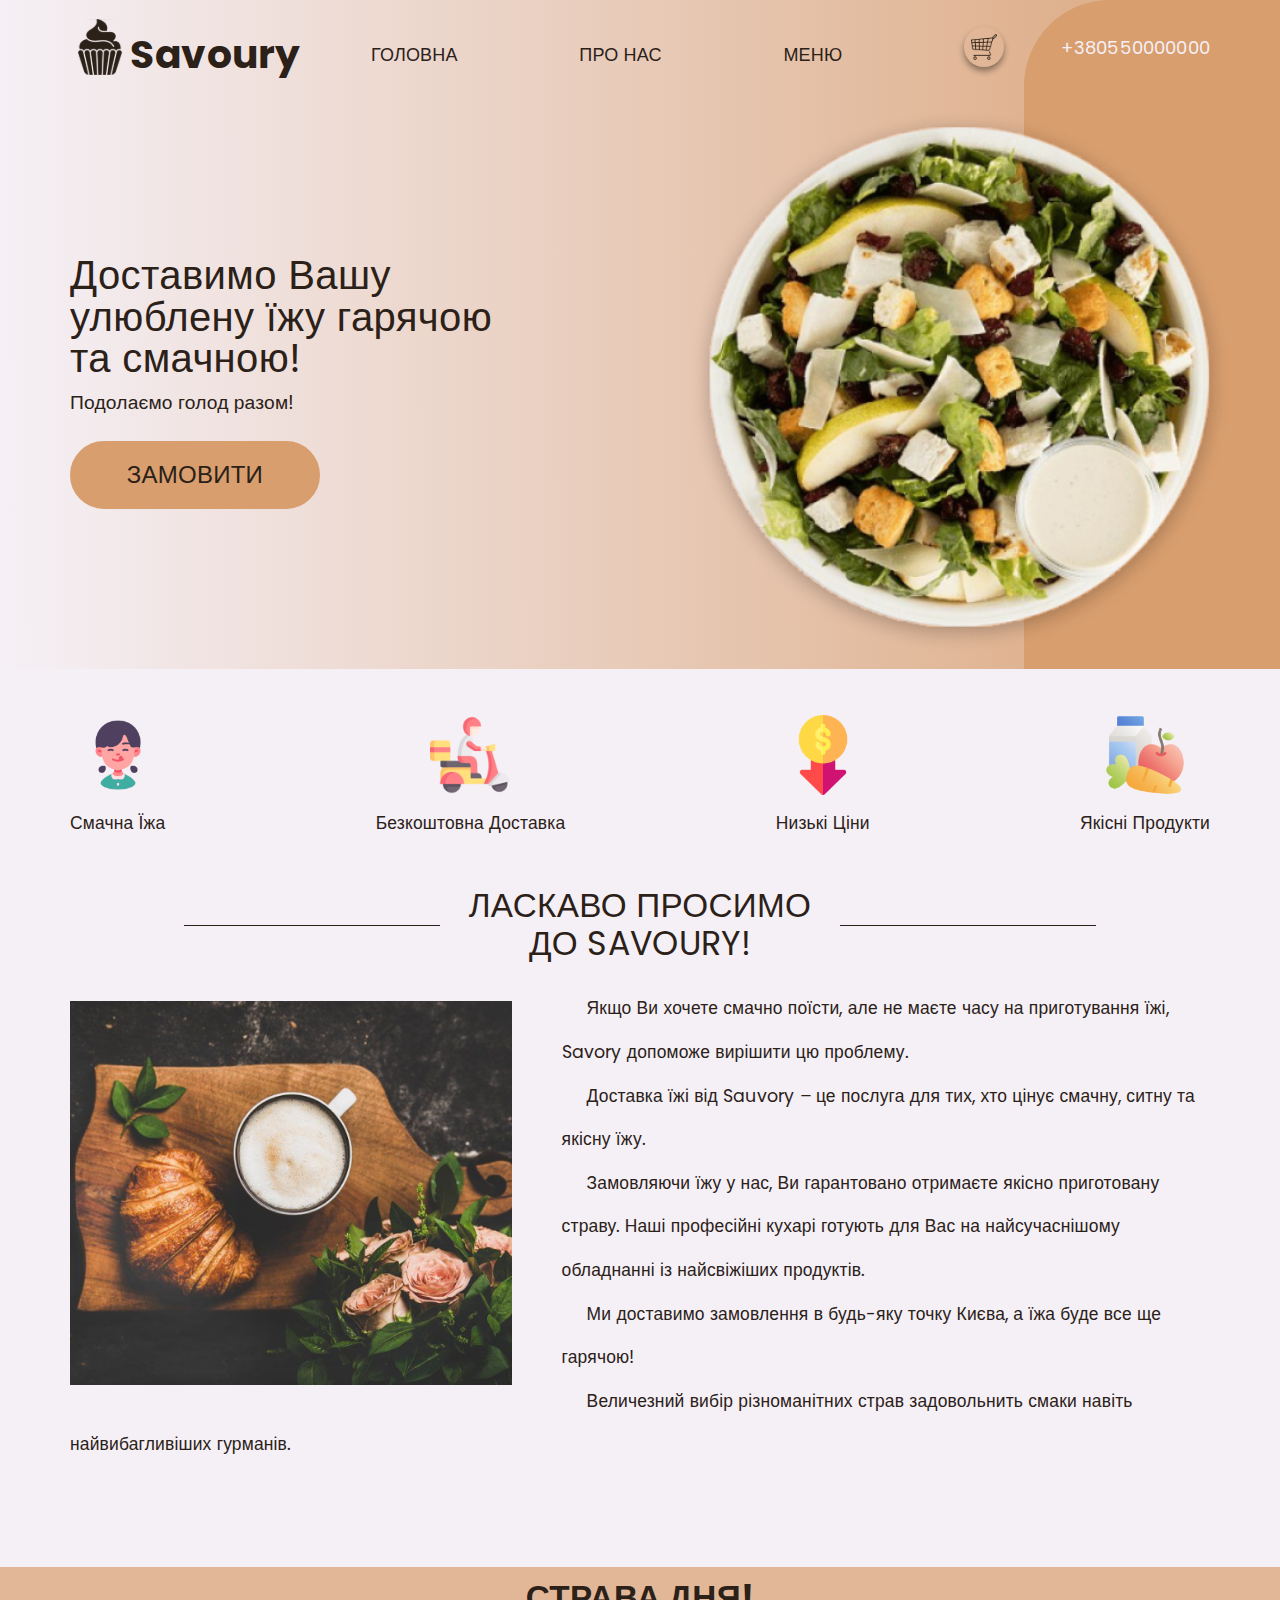
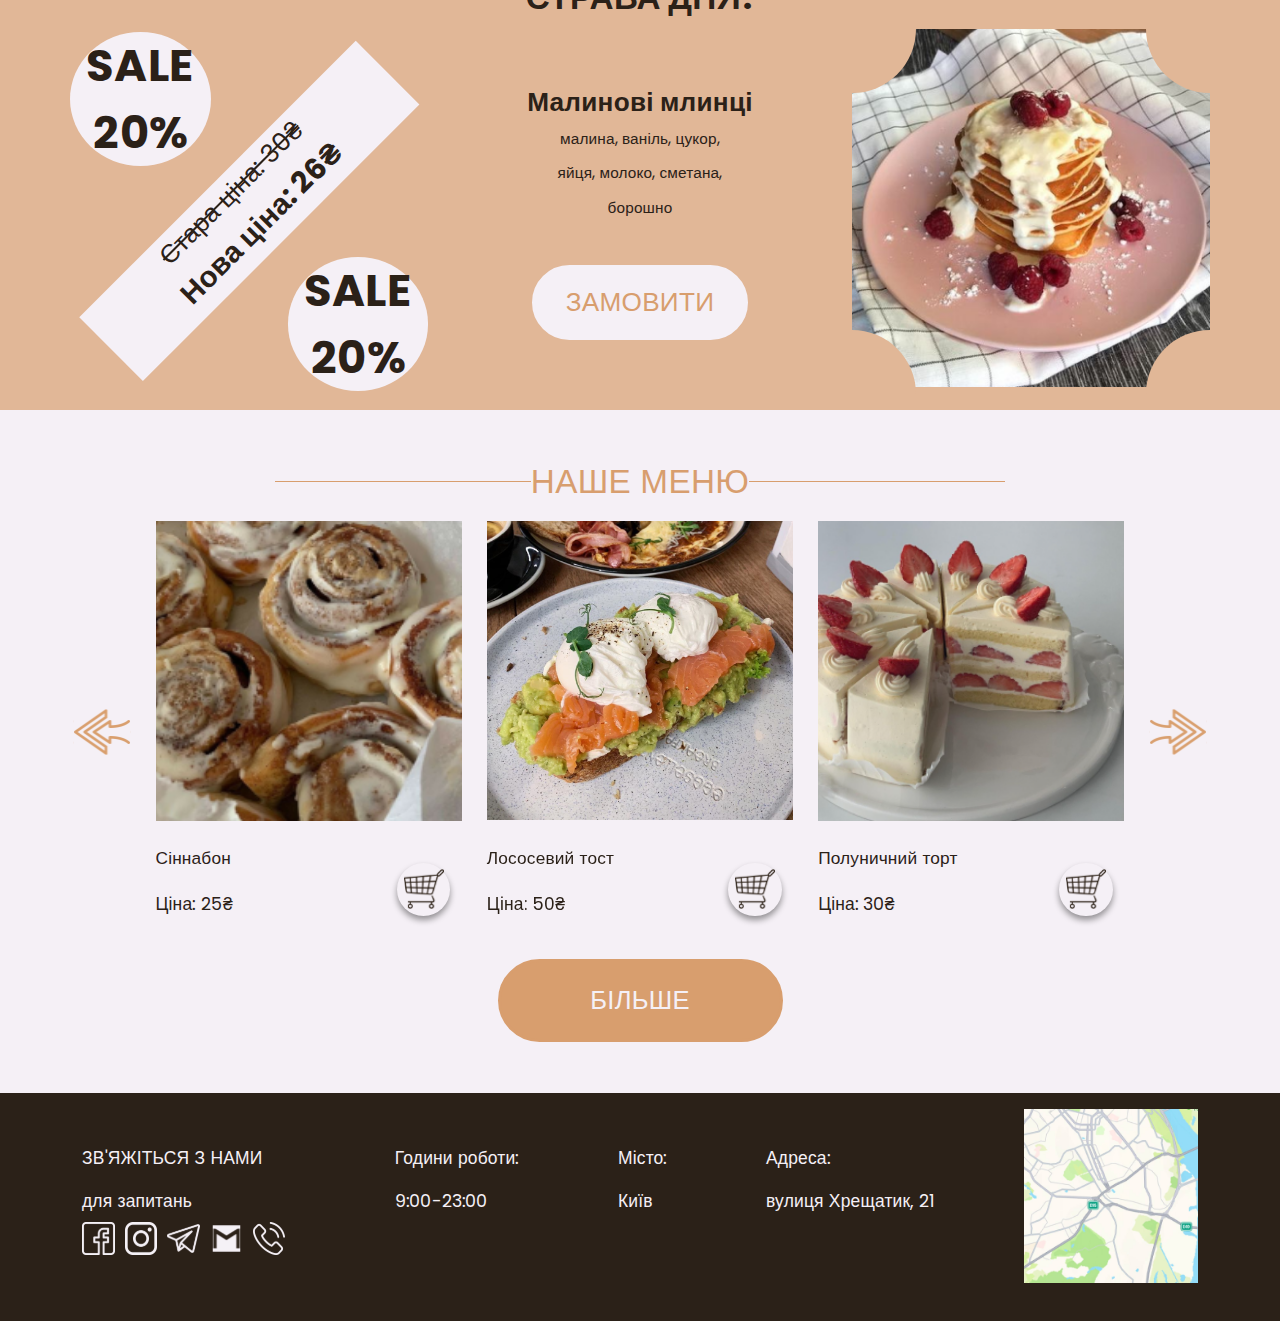
==== commit e8d2f080: "correctiom" ====
--- a/index.html
+++ b/index.html
@@ -10,6 +10,7 @@
     <link rel="stylesheet" href="styles/bootstrap-grid.css">
     <link rel="stylesheet" href="https://unpkg.com/swiper@8/swiper-bundle.min.css"/>
     <link rel="stylesheet" href="styles/style.css">
+    <link rel="shortcut icon" href="media/Mask Group.png" type="image/x-icon">
     <title>Savoury</title>
 </head>
 <body>
@@ -184,7 +185,7 @@
                 </div>
                 <div class="outer">
                     <div class="discount-percent d-flex d-md-none">
-                        <h1>
+                        <h1 class="daily-dish-name">
                             Sale 20%
                         </h1>
                     </div>
--- a/styles/style.css
+++ b/styles/style.css
@@ -1724,6 +1724,7 @@
     }
     .address, .city, .working-hours {
         max-width: 15vw;
+        display: block;
     }
     .map img{
         width: min(400px, calc(8 * var(--size-index)));
